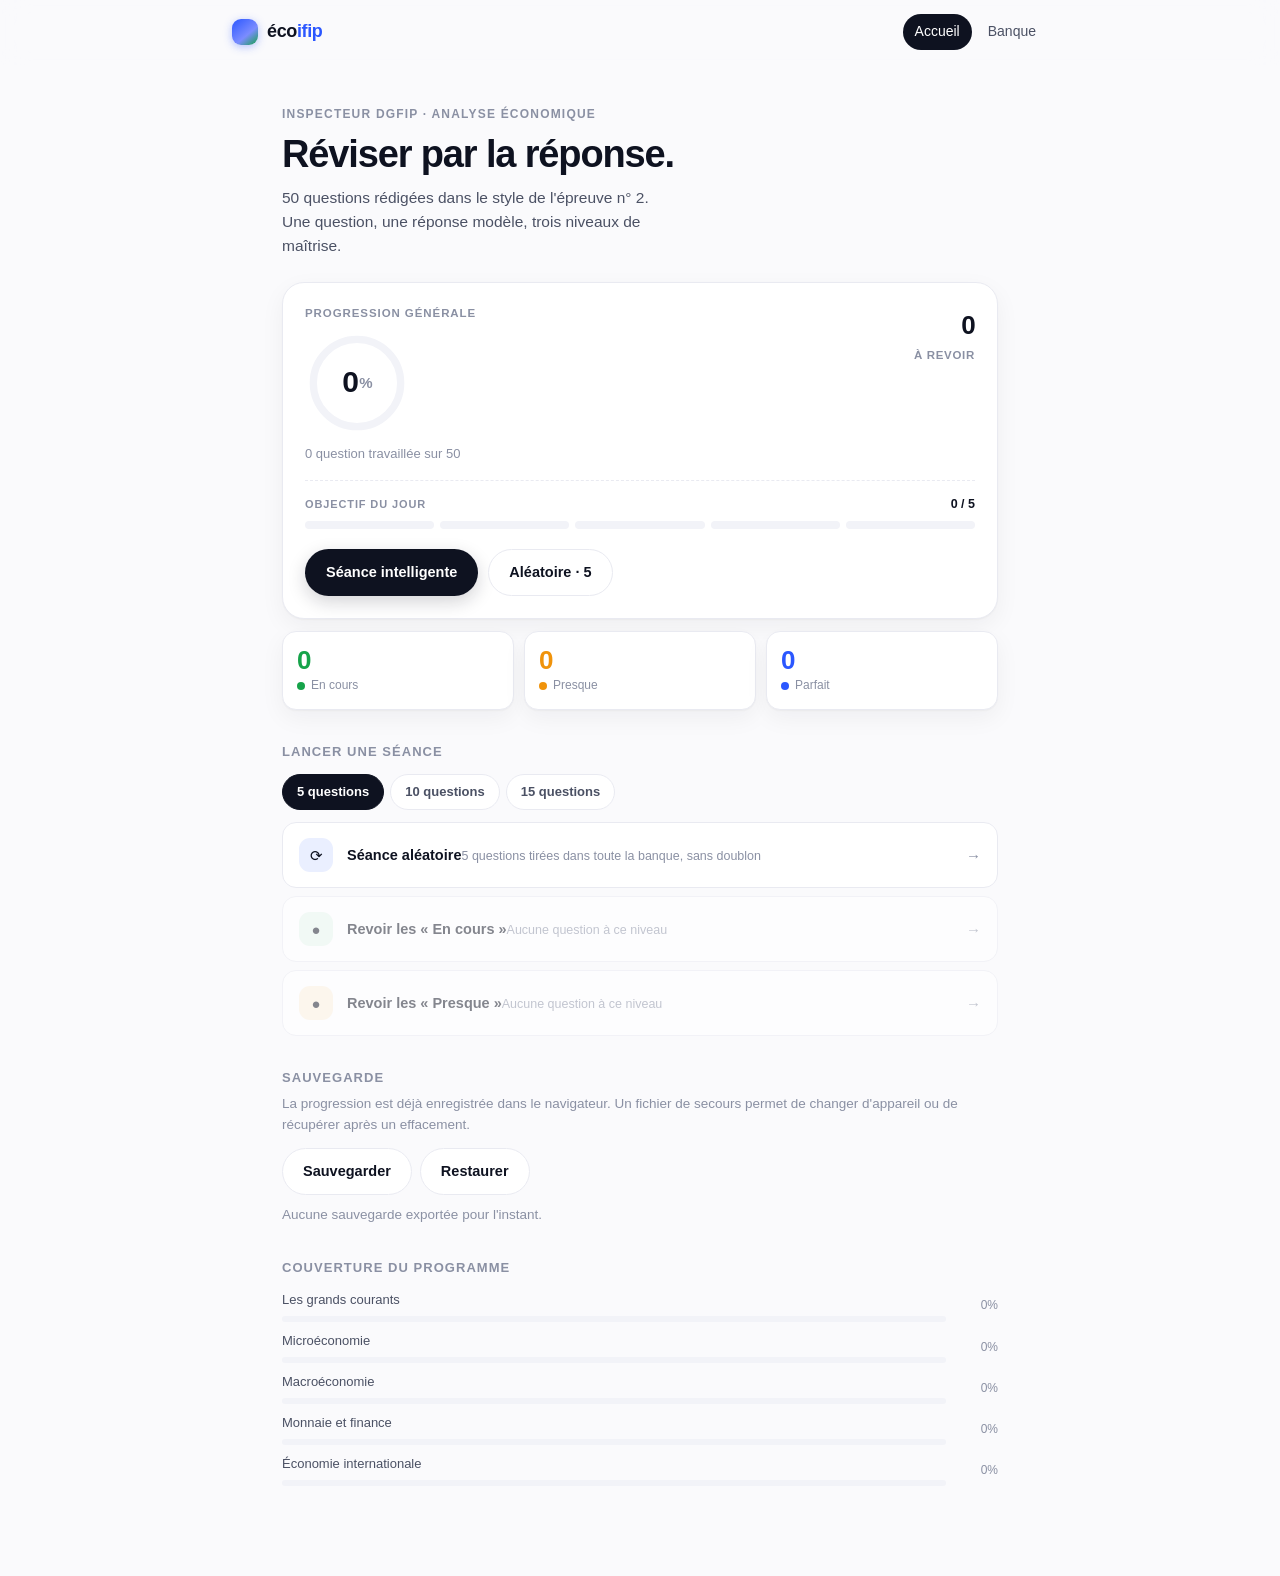
==== index.html @ c388e972 "Feat: application de révision IFIP Économie, 50 QRC et sauvegarde JSON Banque de 50 questions répart" ====
<!DOCTYPE html>
<html lang="fr">
<head>
  <meta charset="utf-8">
  <meta name="viewport" content="width=device-width, initial-scale=1, viewport-fit=cover">
  <meta name="theme-color" content="#fbfbfd">
  <meta name="apple-mobile-web-app-capable" content="yes">
  <meta name="mobile-web-app-capable" content="yes">
  <meta name="apple-mobile-web-app-status-bar-style" content="default">
  <meta name="apple-mobile-web-app-title" content="IFIP Éco">
  <meta name="format-detection" content="telephone=no">
  <title>Éco IFiP — révision active</title>
  <link rel="manifest" href="manifest.json">
  <link rel="apple-touch-icon" sizes="180x180" href="assets/icone-180.png">
  <link rel="icon" type="image/png" sizes="512x512" href="assets/icone-512.png">
  <link rel="stylesheet" href="assets/style.css">
</head>
<body>

  <header class="entete">
    <div class="entete__int">
      <a class="marque" href="#" data-nav="accueil">
        <span class="marque__pastille"></span>
        <span class="marque__texte">éco<em>ifip</em></span>
      </a>
      <nav class="nav">
        <button class="nav__lien" data-nav="accueil">Accueil</button>
        <button class="nav__lien" data-nav="banque">Banque</button>
      </nav>
    </div>
  </header>

  <main id="principal">

    <!-- ÉCRAN ACCUEIL -->
    <section id="ecran-accueil" class="ecran actif" aria-label="Tableau de bord"></section>

    <!-- ÉCRAN SÉANCE -->
    <section id="ecran-seance" class="ecran" aria-label="Séance de révision"></section>

    <!-- ÉCRAN BILAN -->
    <section id="ecran-bilan" class="ecran" aria-label="Bilan de séance"></section>

    <!-- ÉCRAN BANQUE -->
    <section id="ecran-banque" class="ecran" aria-label="Banque de questions"></section>

  </main>

  <!-- Fenêtre de consultation d'une réponse -->
  <dialog id="modale" class="modale">
    <div class="modale__haut">
      <span class="etiquette" id="modale-etiquette"></span>
      <button class="modale__fermer" id="modale-fermer" aria-label="Fermer">&times;</button>
    </div>
    <h3 class="modale__question" id="modale-question"></h3>
    <div class="reponse" id="modale-reponse"></div>
  </dialog>

  <div class="toast" id="toast" role="status" aria-live="polite"></div>

  <script src="data/1-courants.js"></script>
  <script src="data/2-micro.js"></script>
  <script src="data/3-macro.js"></script>
  <script src="data/4-finance.js"></script>
  <script src="data/5-international.js"></script>
  <script src="data/6-plans.js"></script>
  <script src="assets/app.js"></script>
</body>
</html>
---- assets/style.css ----
/* ============================================================
   Éco IFiP — feuille de style unique
   Palette : En cours = vert · Presque = orange · Parfait = bleu
   ============================================================ */

:root {
  --fond: #fafafc;
  --carte: #ffffff;
  --encre: #0e1220;
  --encre-2: #4b5164;
  --encre-3: #8a90a3;
  --trait: #e9eaf1;
  --trait-2: #f2f3f8;

  --vert: #16a34a;
  --vert-fond: #e8f7ee;
  --orange: #f0930b;
  --orange-fond: #fdf1de;
  --bleu: #2b57ff;
  --bleu-fond: #eaefff;

  --rayon: 22px;
  --rayon-s: 14px;
  --ombre: 0 1px 2px rgba(14, 18, 32, .04), 0 8px 24px rgba(14, 18, 32, .05);
  --ombre-forte: 0 2px 4px rgba(14, 18, 32, .05), 0 18px 48px rgba(14, 18, 32, .10);
}

* { box-sizing: border-box; }

html { -webkit-text-size-adjust: 100%; }

body {
  margin: 0;
  font-family: "Inter", -apple-system, BlinkMacSystemFont, "Segoe UI", Roboto, Helvetica, Arial, sans-serif;
  background: var(--fond);
  color: var(--encre);
  font-size: 16px;
  line-height: 1.55;
  -webkit-font-smoothing: antialiased;
}

h1, h2, h3, p { margin: 0; }
button { font: inherit; color: inherit; }

/* ---------- entête ---------- */

.entete {
  position: sticky;
  top: 0;
  z-index: 40;
  background: rgba(250, 250, 252, .85);
  backdrop-filter: blur(14px);
  border-bottom: 1px solid transparent;
  transition: border-color .2s;
}

.entete__int {
  max-width: 860px;
  margin: 0 auto;
  padding: 14px 22px;
  display: flex;
  align-items: center;
  justify-content: space-between;
  gap: 16px;
}

.marque {
  display: inline-flex;
  align-items: center;
  gap: 9px;
  text-decoration: none;
  color: inherit;
  background: none;
  border: 0;
  cursor: pointer;
  padding: 0;
}

.marque__pastille {
  width: 26px;
  height: 26px;
  border-radius: 9px;
  background: linear-gradient(140deg, #2b57ff, #7b8cff 60%, #16a34a);
  box-shadow: 0 2px 8px rgba(43, 87, 255, .35);
}

.marque__texte {
  font-weight: 700;
  letter-spacing: -.02em;
  font-size: 18px;
}

.marque__texte em {
  font-style: normal;
  color: var(--bleu);
}

.nav { display: flex; gap: 4px; }

.nav__lien {
  border: 0;
  background: none;
  color: var(--encre-2);
  font-size: 14px;
  font-weight: 500;
  padding: 7px 12px;
  border-radius: 999px;
  cursor: pointer;
  transition: background .18s, color .18s;
}

.nav__lien:hover { background: var(--trait-2); color: var(--encre); }
.nav__lien.actif { background: var(--encre); color: #fff; }

/* ---------- structure ---------- */

main { display: block; }

.ecran { display: none; }
.ecran.actif { display: block; animation: parait .32s ease both; }

.page {
  max-width: 760px;
  margin: 0 auto;
  padding: 26px 22px 90px;
}

.sur-titre {
  font-size: 12px;
  font-weight: 600;
  letter-spacing: .1em;
  text-transform: uppercase;
  color: var(--encre-3);
  margin-bottom: 10px;
}

h1 {
  font-size: clamp(28px, 6vw, 38px);
  line-height: 1.12;
  letter-spacing: -.03em;
  font-weight: 700;
}

.sous-titre {
  margin-top: 10px;
  color: var(--encre-2);
  font-size: 15.5px;
  max-width: 46ch;
}

/* ---------- cartes ---------- */

.carte {
  background: var(--carte);
  border: 1px solid var(--trait);
  border-radius: var(--rayon);
  box-shadow: var(--ombre);
}

.carte--hero { margin-top: 24px; padding: 22px; }

.hero__haut {
  display: flex;
  align-items: flex-start;
  justify-content: space-between;
  gap: 16px;
}

.etiquette {
  font-size: 11.5px;
  font-weight: 600;
  letter-spacing: .08em;
  text-transform: uppercase;
  color: var(--encre-3);
}

.hero__chiffre {
  font-size: 46px;
  font-weight: 700;
  letter-spacing: -.04em;
  line-height: 1.05;
  margin-top: 6px;
}

.hero__pct { font-size: 24px; color: var(--encre-3); margin-left: 2px; }

.hero__rev {
  text-align: right;
  font-size: 26px;
  font-weight: 700;
  letter-spacing: -.03em;
  color: var(--encre);
}

.hero__rev span {
  display: block;
  font-size: 11.5px;
  font-weight: 600;
  letter-spacing: .06em;
  text-transform: uppercase;
  color: var(--encre-3);
  margin-top: 2px;
}

.barre {
  height: 10px;
  border-radius: 999px;
  background: var(--trait-2);
  overflow: hidden;
  margin-top: 18px;
}

.barre--fine { height: 6px; margin-top: 0; }

.barre__remplissage {
  height: 100%;
  width: 0;
  border-radius: 999px;
  background: linear-gradient(90deg, #16a34a, #2b57ff 70%, #7b8cff);
  transition: width .6s cubic-bezier(.22, .61, .36, 1);
}

.hero__note {
  font-size: 13px;
  color: var(--encre-3);
  margin-top: 9px;
}

.hero__actions {
  display: flex;
  gap: 10px;
  margin-top: 20px;
  flex-wrap: wrap;
}

/* ---------- boutons ---------- */

.btn {
  border: 1px solid transparent;
  border-radius: 999px;
  padding: 11px 20px;
  font-size: 14.5px;
  font-weight: 600;
  cursor: pointer;
  transition: transform .12s, box-shadow .18s, background .18s, border-color .18s, color .18s;
  display: inline-flex;
  align-items: center;
  justify-content: center;
  gap: 8px;
  white-space: nowrap;
}

.btn:active { transform: translateY(1px) scale(.99); }

.btn--primaire {
  background: var(--encre);
  color: #fff;
  box-shadow: 0 6px 18px rgba(14, 18, 32, .18);
}

.btn--primaire:hover { background: #1b2133; }

.btn--fantome {
  background: var(--carte);
  border-color: var(--trait);
  color: var(--encre);
}

.btn--fantome:hover { border-color: #d6d8e4; background: #fcfcfe; }

.btn--large { width: 100%; padding: 15px 20px; font-size: 15.5px; }

.btn:disabled { opacity: .45; cursor: not-allowed; box-shadow: none; }

/* ---------- statistiques ---------- */

.grille-stats {
  display: grid;
  grid-template-columns: repeat(3, 1fr);
  gap: 10px;
  margin-top: 12px;
}

.tuile {
  background: var(--carte);
  border: 1px solid var(--trait);
  border-radius: var(--rayon-s);
  padding: 14px;
  box-shadow: var(--ombre);
}

.tuile__val {
  font-size: 26px;
  font-weight: 700;
  letter-spacing: -.03em;
  line-height: 1.1;
}

.tuile__lab {
  font-size: 12px;
  color: var(--encre-3);
  margin-top: 2px;
  display: flex;
  align-items: center;
  gap: 6px;
}

.point { width: 8px; height: 8px; border-radius: 50%; display: inline-block; }
.point--vert { background: var(--vert); }
.point--orange { background: var(--orange); }
.point--bleu { background: var(--bleu); }

.tuile--vert .tuile__val { color: var(--vert); }
.tuile--orange .tuile__val { color: var(--orange); }
.tuile--bleu .tuile__val { color: var(--bleu); }

/* ---------- blocs ---------- */

.bloc { margin-top: 32px; }

.bloc__titre {
  font-size: 13px;
  font-weight: 600;
  letter-spacing: .08em;
  text-transform: uppercase;
  color: var(--encre-3);
  margin-bottom: 12px;
}

.bloc__aide {
  font-size: 13.5px;
  color: var(--encre-3);
  margin-top: -6px;
  margin-bottom: 12px;
}

/* ---------- reprise ---------- */

.reprise {
  display: flex;
  align-items: center;
  justify-content: space-between;
  gap: 14px;
  padding: 16px 18px;
  border-radius: var(--rayon-s);
  background: var(--bleu-fond);
  border: 1px solid #d6e0ff;
  margin-top: 22px;
}

.reprise__t { font-weight: 600; font-size: 14.5px; }
.reprise__s { font-size: 12.5px; color: var(--encre-2); }

.reprise .btn { padding: 9px 16px; font-size: 13.5px; background: var(--bleu); color: #fff; box-shadow: 0 6px 16px rgba(43, 87, 255, .28); }

/* ---------- lignes d'action ---------- */

.liste-actions { display: grid; gap: 8px; }

.ligne-action {
  display: flex;
  align-items: center;
  gap: 14px;
  width: 100%;
  text-align: left;
  padding: 15px 16px;
  background: var(--carte);
  border: 1px solid var(--trait);
  border-radius: var(--rayon-s);
  cursor: pointer;
  transition: border-color .18s, transform .14s, box-shadow .18s;
}

.ligne-action:hover { border-color: #d6d8e4; box-shadow: var(--ombre); transform: translateY(-1px); }
.ligne-action:disabled { opacity: .5; cursor: not-allowed; transform: none; box-shadow: none; }

.ligne-action__ico {
  width: 34px;
  height: 34px;
  border-radius: 11px;
  display: grid;
  place-items: center;
  font-size: 15px;
  flex: 0 0 auto;
  background: var(--trait-2);
}

.ligne-action__ico--bleu { background: var(--bleu-fond); }
.ligne-action__ico--vert { background: var(--vert-fond); }
.ligne-action__ico--orange { background: var(--orange-fond); }

.ligne-action__txt { flex: 1; min-width: 0; }
.ligne-action__t { font-weight: 600; font-size: 14.5px; }
.ligne-action__s { font-size: 12.5px; color: var(--encre-3); margin-top: 1px; }
.ligne-action__fleche { color: var(--encre-3); font-size: 15px; }

/* ---------- segments de longueur ---------- */

.segments {
  display: flex;
  gap: 6px;
  margin-bottom: 12px;
  flex-wrap: wrap;
}

.segment {
  border: 1px solid var(--trait);
  background: var(--carte);
  border-radius: 999px;
  padding: 7px 14px;
  font-size: 13px;
  font-weight: 600;
  color: var(--encre-2);
  cursor: pointer;
  transition: background .16s, color .16s, border-color .16s;
}

.segment.actif { background: var(--encre); border-color: var(--encre); color: #fff; }

/* ---------- thèmes ---------- */

.themes { display: grid; gap: 9px; }

.theme-ligne { display: grid; grid-template-columns: 1fr 42px; gap: 10px; align-items: center; }
.theme-ligne__nom { font-size: 13px; color: var(--encre-2); }
.theme-ligne__pct { font-size: 12px; color: var(--encre-3); text-align: right; font-variant-numeric: tabular-nums; }

/* ---------- séance ---------- */

.seance { max-width: 760px; margin: 0 auto; padding: 18px 22px 90px; }

.seance__tete {
  display: flex;
  align-items: center;
  gap: 14px;
  margin-bottom: 18px;
}

.seance__progres { flex: 1; }
.seance__compte { font-size: 12px; color: var(--encre-3); margin-top: 7px; text-align: center; }

.seance__mode {
  font-size: 11px;
  font-weight: 600;
  letter-spacing: .05em;
  text-transform: uppercase;
  color: var(--encre-3);
  min-width: 64px;
  text-align: right;
}

.lien-sortie {
  border: 0;
  background: none;
  color: var(--encre-3);
  font-size: 13px;
  cursor: pointer;
  padding: 6px 0;
  min-width: 64px;
  text-align: left;
}

.lien-sortie:hover { color: var(--encre); }

.carte--question { padding: 24px; box-shadow: var(--ombre-forte); }

.question__meta {
  display: flex;
  align-items: center;
  gap: 8px;
  flex-wrap: wrap;
  margin-bottom: 16px;
}

.puce {
  font-size: 11.5px;
  font-weight: 600;
  color: var(--encre-2);
  background: var(--trait-2);
  padding: 4px 10px;
  border-radius: 999px;
}

.badge {
  font-size: 10.5px;
  font-weight: 700;
  letter-spacing: .06em;
  text-transform: uppercase;
  padding: 4px 9px;
  border-radius: 6px;
}

.badge--officiel { background: #eaf7ee; color: #137a3a; }
.badge--entrainement { background: #f1f2f7; color: #6a7085; }

.question__texte {
  font-size: clamp(21px, 4.4vw, 27px);
  line-height: 1.32;
  letter-spacing: -.02em;
  font-weight: 650;
  font-weight: 600;
}

.question__invite {
  margin-top: 14px;
  font-size: 14px;
  color: var(--encre-3);
}

.carte--question .btn--large { margin-top: 22px; }

/* réponse */

.carte--reponse { margin-top: 14px; padding: 24px; animation: monte .35s cubic-bezier(.22, .61, .36, 1) both; }

.reponse p {
  font-size: 16.5px;
  line-height: 1.72;
  color: #1b2133;
  margin-bottom: 13px;
  max-width: 68ch;
}

.reponse p:last-child { margin-bottom: 0; }

.reponse strong {
  font-weight: 650;
  color: var(--bleu);
  background: linear-gradient(transparent 62%, rgba(43, 87, 255, .10) 62%);
  padding: 0 1px;
}

.reponse em { font-style: italic; color: var(--encre-2); }

.reponse .puces { padding-left: 18px; position: relative; }

/* niveaux */

.niveaux { margin-top: 24px; padding-top: 20px; border-top: 1px dashed var(--trait); }

.niveaux__titre {
  font-size: 12px;
  font-weight: 600;
  letter-spacing: .08em;
  text-transform: uppercase;
  color: var(--encre-3);
  margin-bottom: 12px;
}

.niveaux__grille { display: grid; grid-template-columns: repeat(3, 1fr); gap: 8px; }

.niveau {
  border: 1.5px solid var(--trait);
  background: var(--carte);
  border-radius: var(--rayon-s);
  padding: 13px 10px;
  cursor: pointer;
  text-align: center;
  transition: border-color .16s, background .16s, color .16s, transform .12s;
}

.niveau:hover { transform: translateY(-1px); }
.niveau__t { display: block; font-weight: 700; font-size: 14.5px; letter-spacing: -.01em; }
.niveau__s { display: block; font-size: 11px; color: var(--encre-3); margin-top: 3px; line-height: 1.3; }

.niveau--vert:hover { border-color: var(--vert); background: var(--vert-fond); }
.niveau--orange:hover { border-color: var(--orange); background: var(--orange-fond); }
.niveau--bleu:hover { border-color: var(--bleu); background: var(--bleu-fond); }

.niveau--vert.choisi { background: var(--vert); border-color: var(--vert); color: #fff; }
.niveau--orange.choisi { background: var(--orange); border-color: var(--orange); color: #fff; }
.niveau--bleu.choisi { background: var(--bleu); border-color: var(--bleu); color: #fff; box-shadow: 0 8px 20px rgba(43, 87, 255, .28); }
.niveau.choisi .niveau__s { color: rgba(255, 255, 255, .82); }

.pied-reponse {
  margin-top: 18px;
  display: flex;
  align-items: center;
  gap: 14px;
}

.pied-reponse .btn { flex: 1; }

.pied-reponse__info { font-size: 12.5px; color: var(--encre-3); }

/* ---------- bilan ---------- */

.bilan__entete { text-align: center; padding: 12px 0 4px; }

.bilan__emoji {
  font-size: 30px;
  display: block;
  margin-bottom: 8px;
}

.bilan__titre { font-size: clamp(24px, 5vw, 32px); letter-spacing: -.03em; }

.bilan__sous { color: var(--encre-2); font-size: 14.5px; margin-top: 8px; }

.bilan__grille {
  display: grid;
  grid-template-columns: repeat(3, 1fr);
  gap: 10px;
  margin-top: 22px;
}

.bilan__lignes { margin-top: 10px; display: grid; gap: 8px; }

.bilan__ligne {
  display: flex;
  align-items: flex-start;
  gap: 12px;
  width: 100%;
  text-align: left;
  padding: 14px 16px;
  background: var(--carte);
  border: 1px solid var(--trait);
  border-radius: var(--rayon-s);
  cursor: pointer;
  transition: border-color .16s, box-shadow .18s;
}

.bilan__ligne:hover { border-color: #d6d8e4; box-shadow: var(--ombre); }

.bilan__ligne .point { margin-top: 7px; flex: 0 0 auto; }
.bilan__ligne__txt { flex: 1; min-width: 0; }
.bilan__ligne__q { font-size: 14px; font-weight: 500; line-height: 1.42; }
.bilan__ligne__m { font-size: 11.5px; color: var(--encre-3); margin-top: 3px; }

.bilan__actions { display: flex; gap: 10px; margin-top: 26px; flex-wrap: wrap; }
.bilan__actions .btn { flex: 1; min-width: 160px; }

/* ---------- banque ---------- */

.recherche {
  display: flex;
  align-items: center;
  gap: 10px;
  background: var(--carte);
  border: 1px solid var(--trait);
  border-radius: 999px;
  padding: 10px 16px;
  margin-top: 18px;
  box-shadow: var(--ombre);
}

.recherche input {
  border: 0;
  outline: none;
  background: none;
  font: inherit;
  font-size: 14.5px;
  flex: 1;
  min-width: 0;
  color: var(--encre);
}

.recherche input::placeholder { color: var(--encre-3); }
.recherche__ico { color: var(--encre-3); font-size: 14px; }

.filtres {
  display: flex;
  gap: 6px;
  overflow-x: auto;
  padding: 14px 2px 6px;
  scrollbar-width: none;
}

.filtres::-webkit-scrollbar { display: none; }

.liste-questions { display: grid; gap: 7px; margin-top: 8px; }

.ligne-q {
  display: flex;
  align-items: flex-start;
  gap: 11px;
  width: 100%;
  text-align: left;
  padding: 13px 15px;
  background: var(--carte);
  border: 1px solid var(--trait);
  border-radius: var(--rayon-s);
  cursor: pointer;
  transition: border-color .16s, box-shadow .18s;
}

.ligne-q:hover { border-color: #d6d8e4; box-shadow: var(--ombre); }
.ligne-q .point { margin-top: 7px; flex: 0 0 auto; }
.ligne-q__txt { flex: 1; min-width: 0; }
.ligne-q__q { font-size: 14px; line-height: 1.42; }
.ligne-q__m { font-size: 11.5px; color: var(--encre-3); margin-top: 3px; }

.note-format {
  margin-top: 26px;
  padding: 14px 16px;
  border-radius: var(--rayon-s);
  background: var(--trait-2);
  font-size: 12.5px;
  line-height: 1.6;
  color: var(--encre-2);
}

.note-format strong { color: var(--encre); }

/* ---------- modale ---------- */

.modale {
  border: 0;
  padding: 0;
  width: min(720px, calc(100vw - 32px));
  max-height: min(86vh, 900px);
  border-radius: var(--rayon);
  background: var(--carte);
  box-shadow: 0 30px 80px rgba(14, 18, 32, .28);
  color: var(--encre);
}

.modale::backdrop { background: rgba(14, 18, 32, .38); backdrop-filter: blur(3px); }

.modale__haut {
  display: flex;
  align-items: center;
  justify-content: space-between;
  gap: 12px;
  padding: 18px 20px 0;
}

.modale__fermer {
  border: 0;
  background: var(--trait-2);
  width: 32px;
  height: 32px;
  border-radius: 50%;
  font-size: 19px;
  line-height: 1;
  cursor: pointer;
  color: var(--encre-2);
}

.modale__question {
  padding: 10px 24px 0;
  font-size: 20px;
  line-height: 1.35;
  letter-spacing: -.02em;
}

.modale .reponse { padding: 16px 24px 26px; overflow-y: auto; max-height: 62vh; }
.modale .reponse p { font-size: 15.5px; }

/* ---------- toast ---------- */

.toast {
  position: fixed;
  left: 50%;
  bottom: 26px;
  transform: translate(-50%, 20px);
  background: var(--encre);
  color: #fff;
  font-size: 13.5px;
  font-weight: 500;
  padding: 11px 18px;
  border-radius: 999px;
  box-shadow: 0 12px 30px rgba(14, 18, 32, .28);
  opacity: 0;
  pointer-events: none;
  transition: opacity .22s, transform .22s;
  z-index: 60;
  max-width: calc(100vw - 40px);
  text-align: center;
}

.toast.visible { opacity: 1; transform: translate(-50%, 0); }

/* ---------- divers ---------- */

.vide {
  padding: 40px 20px;
  text-align: center;
  color: var(--encre-3);
  font-size: 14.5px;
}

.petit { font-size: 12.5px; color: var(--encre-3); }

@keyframes parait { from { opacity: 0; } to { opacity: 1; } }
@keyframes monte { from { opacity: 0; transform: translateY(10px); } to { opacity: 1; transform: translateY(0); } }

@media (prefers-reduced-motion: reduce) {
  *, *::before, *::after { animation-duration: .001ms !important; transition-duration: .001ms !important; }
}

/* ---------- mobile ---------- */

@media (max-width: 620px) {
  .page { padding: 20px 16px 96px; }
  .seance { padding: 14px 16px 96px; }
  .entete__int { padding: 12px 16px; }
  .carte--hero { padding: 18px; }
  .hero__chiffre { font-size: 40px; }
  .carte--question { padding: 20px; }
  .carte--reponse { padding: 20px; }
  .reponse p { font-size: 16px; line-height: 1.68; }
  .niveaux__grille { grid-template-columns: 1fr; gap: 7px; }
  .niveau { display: flex; align-items: center; justify-content: space-between; text-align: left; padding: 12px 14px; gap: 10px; }
  .niveau__s { margin-top: 0; max-width: 55%; text-align: right; }
  .pied-reponse { flex-direction: column; align-items: stretch; }
  .pied-reponse__info { text-align: center; }
  .grille-stats { gap: 8px; }
  .tuile { padding: 12px 11px; }
  .tuile__val { font-size: 22px; }
  .tuile__lab { font-size: 11px; }
  .reprise { flex-direction: column; align-items: stretch; text-align: center; }
  .reprise .btn { width: 100%; }
  .seance__tete { gap: 10px; }
  .seance__mode { display: none; }
  .question__texte { font-size: 21px; }
  .modale .reponse { padding: 14px 18px 22px; max-height: 66vh; }
  .modale__question { padding: 10px 18px 0; font-size: 18px; }
  .filtres { margin: 0 -16px; padding-left: 16px; padding-right: 16px; }
}

@media (min-width: 900px) {
  .page { padding-top: 40px; }
}

/* ============================================================
   Structure de la réponse · objectif · récompenses
   ============================================================ */

body { overflow-x: hidden; }

.reponse__barre {
  display: flex;
  align-items: center;
  justify-content: space-between;
  gap: 10px;
  margin-bottom: 14px;
}

.reponse__legende {
  font-size: 11px;
  font-weight: 600;
  letter-spacing: .08em;
  text-transform: uppercase;
  color: var(--encre-3);
}

.mini-btn {
  border: 1px solid var(--trait);
  background: var(--carte);
  color: var(--encre-2);
  border-radius: 999px;
  padding: 6px 12px;
  font-size: 11.5px;
  font-weight: 600;
  cursor: pointer;
  transition: border-color .16s, color .16s, background .16s;
}

.mini-btn:hover { border-color: #d6d8e4; color: var(--encre); background: #fcfcfe; }

.bloc-texte {
  position: relative;
  padding: 13px 16px 13px 18px;
  margin-bottom: 10px;
  border-left: 3px solid var(--trait);
  border-radius: 4px 14px 14px 4px;
  background: #fbfbfd;
  transition: background .2s;
}

.bloc-texte:last-of-type { margin-bottom: 0; }

.bloc-texte__label {
  display: block;
  font-size: 10px;
  font-weight: 700;
  letter-spacing: .12em;
  text-transform: uppercase;
  margin-bottom: 6px;
  color: var(--encre-3);
}

.bloc-texte p { margin: 0 !important; }

.bloc-texte--intro { background: #f3f7ff; border-left-color: var(--bleu); }
.bloc-texte--intro .bloc-texte__label { color: var(--bleu); }
.bloc-texte--dev { background: #fbfbfd; }
.bloc-texte--conclusion { background: #f2faf5; border-left-color: var(--vert); }
.bloc-texte--conclusion .bloc-texte__label { color: #137a3a; }

.trou {
  display: inline-block;
  margin: 0 2px;
  padding: 0 7px;
  border: 0;
  border-bottom: 1.5px dashed var(--bleu);
  background: #eef2ff;
  color: var(--bleu);
  font: inherit;
  font-weight: 600;
  border-radius: 5px;
  cursor: pointer;
  line-height: 1.45;
}

.trou:hover { background: #e2e9ff; }

.notions {
  display: flex;
  flex-wrap: wrap;
  align-items: center;
  gap: 6px;
  margin-top: 16px;
  padding-top: 14px;
  border-top: 1px dashed var(--trait);
}

.notions__titre {
  font-size: 10px;
  font-weight: 700;
  letter-spacing: .12em;
  text-transform: uppercase;
  color: var(--encre-3);
  margin-right: 4px;
}

.notion {
  font-size: 11.5px;
  color: var(--encre-2);
  background: var(--trait-2);
  padding: 3px 8px;
  border-radius: 6px;
}

.objectif { margin-top: 16px; padding-top: 14px; border-top: 1px dashed var(--trait); }
.objectif__ligne { display: flex; align-items: baseline; justify-content: space-between; gap: 10px; margin-bottom: 7px; }
.objectif__lab { font-size: 11px; font-weight: 600; letter-spacing: .08em; text-transform: uppercase; color: var(--encre-3); }
.objectif__val { font-size: 12.5px; font-weight: 700; font-variant-numeric: tabular-nums; }
.objectif__serie { font-weight: 600; color: var(--orange); margin-left: 6px; }

.raccourcis { font-size: 11px; color: var(--encre-3); display: none; }

@media (min-width: 720px) { .raccourcis { display: inline; } }

.confetti {
  position: fixed;
  top: -12px;
  z-index: 80;
  pointer-events: none;
  border-radius: 2px;
  animation: tombe 1.7s cubic-bezier(.2, .6, .4, 1) forwards;
}

@keyframes tombe {
  0% { transform: translateY(0) rotate(0); opacity: 1; }
  100% { transform: translateY(106vh) rotate(560deg); opacity: 0; }
}

@media (max-width: 620px) {
  .reponse__legende { display: none; }
  .bloc-texte { padding: 12px 13px 12px 14px; }
  .reponse__barre { justify-content: flex-end; }
}

/* ---------- dynamique : anneau, pastilles, segments ---------- */

.anneau { position: relative; width: 104px; height: 104px; margin-top: 8px; }
.anneau svg { width: 100%; height: 100%; transform: rotate(-90deg); }
.anneau circle { fill: none; stroke-width: 7; }
.anneau__fond { stroke: var(--trait-2); }
.anneau__jauge {
  stroke: var(--bleu);
  stroke-linecap: round;
  stroke-dasharray: 264;
  transition: stroke-dashoffset 1.1s cubic-bezier(.22, .61, .36, 1);
}
.anneau__txt {
  position: absolute;
  inset: 0;
  display: flex;
  align-items: center;
  justify-content: center;
  gap: 1px;
  font-weight: 700;
  letter-spacing: -.04em;
}
.anneau__val { font-size: 30px; }
.anneau__pct { font-size: 15px; color: var(--encre-3); }

.objectif__points { display: flex; gap: 6px; }
.objectif__point {
  flex: 1;
  height: 8px;
  border-radius: 999px;
  background: var(--trait-2);
  transition: background .45s ease, transform .45s ease;
}
.objectif__point.plein {
  background: linear-gradient(90deg, var(--vert), var(--bleu));
  transform: scaleY(1.2);
}

.progres-segments { display: flex; gap: 4px; }
.progres-segments__seg {
  flex: 1;
  height: 6px;
  border-radius: 999px;
  background: #eceef5;
  transition: background .35s, transform .35s;
}
.progres-segments__seg.fait { background: linear-gradient(90deg, var(--vert), var(--bleu)); }
.progres-segments__seg.courant { background: var(--bleu); animation: pouls 1.8s ease-in-out infinite; }

@keyframes pouls { 0%, 100% { opacity: .5; } 50% { opacity: 1; } }

.puce--p1 { background: #eef2ff; color: #2447cc; }
.puce--p2 { background: #e9f8ef; color: #137a3a; }
.puce--p3 { background: #fff4e5; color: #a15c00; }
.puce--p4 { background: #f0edff; color: #5b3fd6; }
.puce--p5 { background: #e8f6f8; color: #0f6472; }

.carte--question { animation: parait .3s ease both; }
.bloc-texte { animation: monte .42s cubic-bezier(.22, .61, .36, 1) both; }

.niveau { position: relative; }
.niveau__check { position: absolute; top: 8px; right: 10px; font-size: 12px; font-weight: 700; }

.btn--attire { animation: attire .5s cubic-bezier(.2, .8, .3, 1); }
@keyframes attire { 0% { transform: scale(.975); } 60% { transform: scale(1.02); } 100% { transform: scale(1); } }

@media (max-width: 620px) {
  .anneau { width: 88px; height: 88px; }
  .anneau__val { font-size: 26px; }
  .hero__haut { align-items: center; }
}

.sauvegarde__actions { display: flex; gap: 8px; flex-wrap: wrap; }
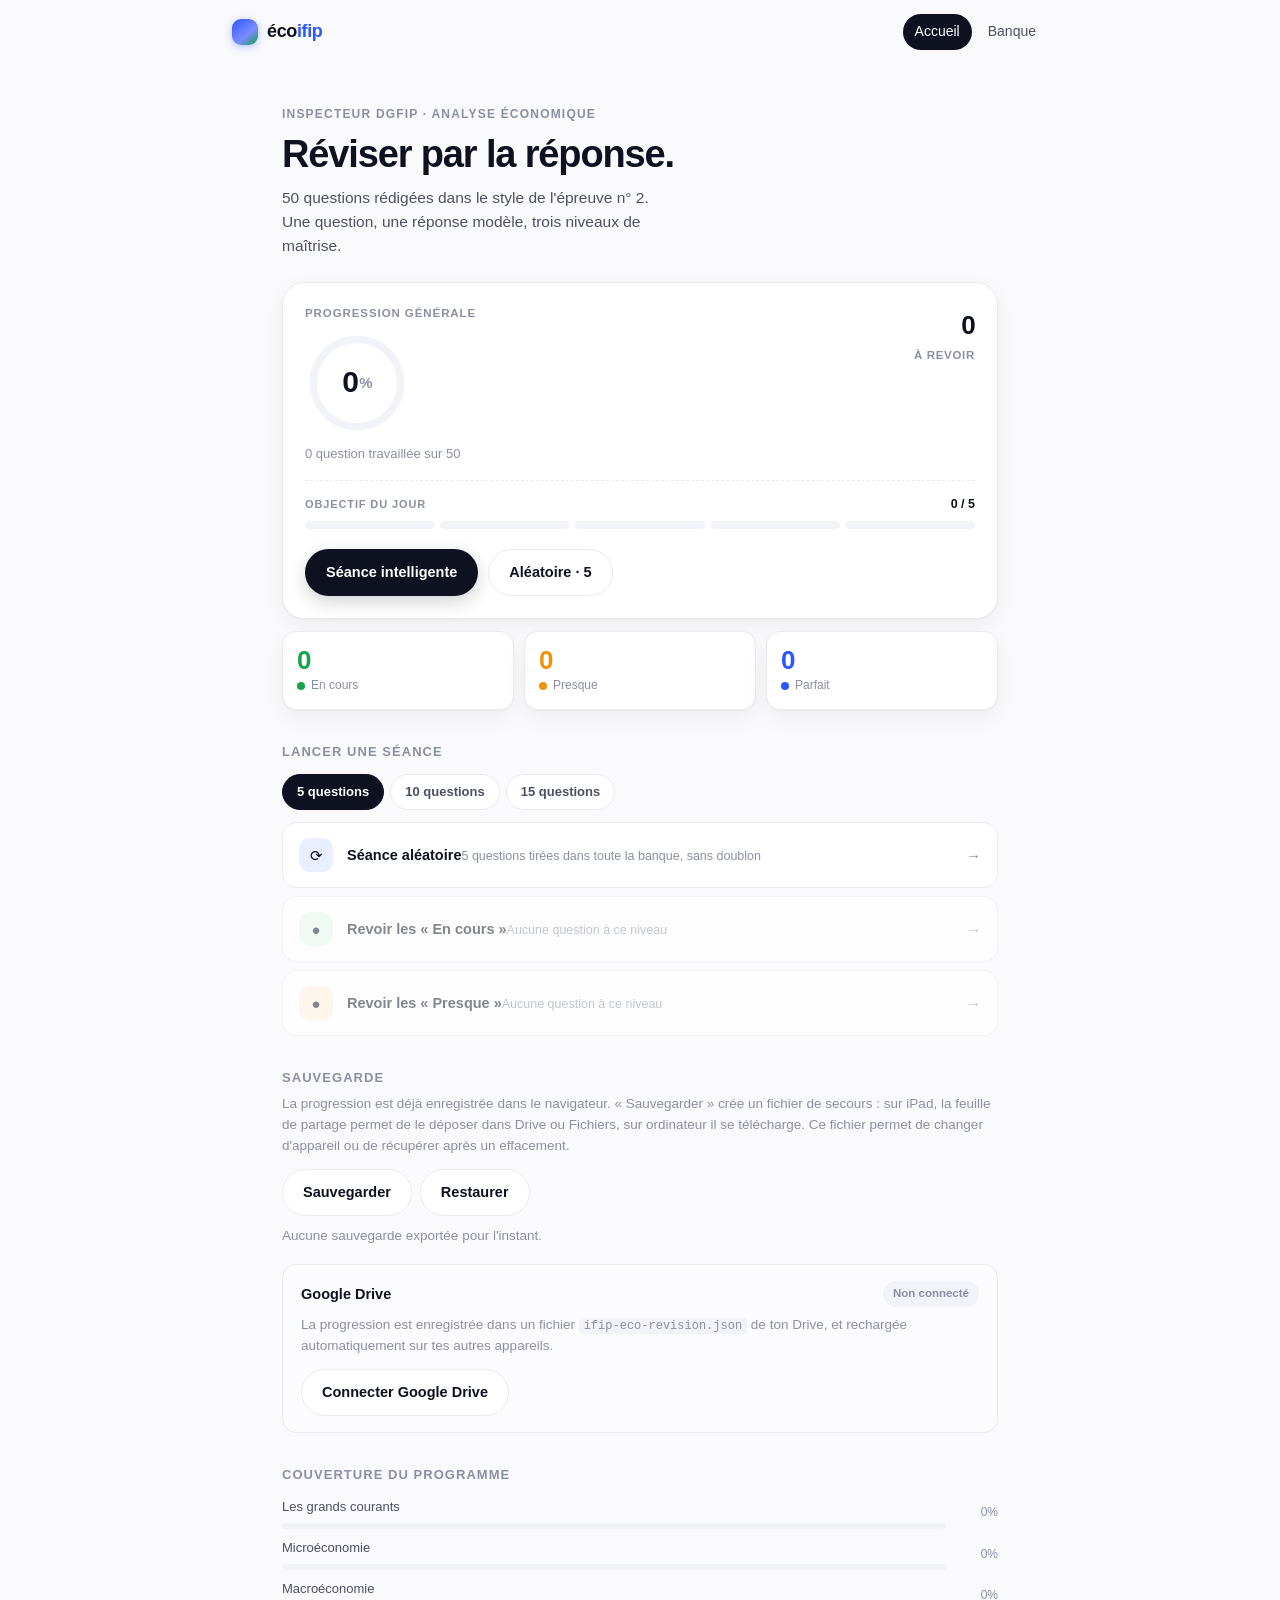
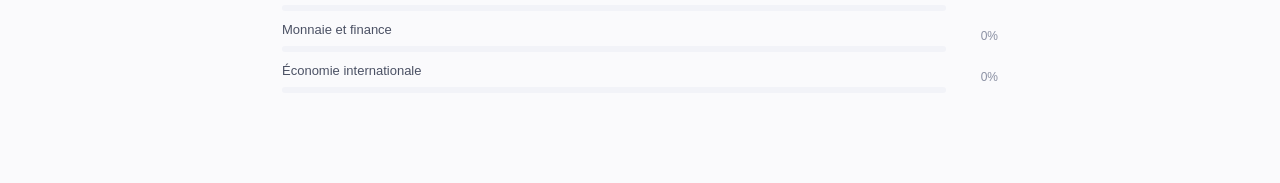
==== commit 5968b477: "Feat: progression sauvegardée dans Google Drive Reprend le mécanisme du Championnat des Peluches : G" ====
--- a/index.html
+++ b/index.html
@@ -14,6 +14,7 @@
   <link rel="apple-touch-icon" sizes="180x180" href="assets/icone-180.png">
   <link rel="icon" type="image/png" sizes="512x512" href="assets/icone-512.png">
   <link rel="stylesheet" href="assets/style.css">
+  <script async defer src="https://accounts.google.com/gsi/client"></script>
 </head>
 <body>
 
@@ -31,6 +32,8 @@
   </header>
 
   <main id="principal">
+
+    <input type="file" id="fichier-sauvegarde" accept=".json,application/json" hidden>
 
     <!-- ÉCRAN ACCUEIL -->
     <section id="ecran-accueil" class="ecran actif" aria-label="Tableau de bord"></section>
--- a/assets/style.css
+++ b/assets/style.css
@@ -1036,3 +1036,112 @@
 }
 
 .sauvegarde__actions { display: flex; gap: 8px; flex-wrap: wrap; }
+
+/* ---------- réponse : annoter et partager ---------- */
+
+.reponse__outils {
+  display: flex;
+  align-items: center;
+  gap: 6px;
+  flex-wrap: wrap;
+  justify-content: flex-end;
+}
+
+.reponse__marque {
+  font-size: 10.5px;
+  font-weight: 700;
+  letter-spacing: .06em;
+  text-transform: uppercase;
+  color: var(--bleu);
+  background: var(--bleu-fond);
+  padding: 3px 8px;
+  border-radius: 999px;
+}
+
+.outil {
+  width: 30px;
+  height: 30px;
+  display: grid;
+  place-items: center;
+  border: 1px solid var(--trait);
+  background: var(--carte);
+  color: var(--encre-2);
+  border-radius: 999px;
+  cursor: pointer;
+  transition: border-color .16s, color .16s, background .16s, transform .12s;
+}
+
+.outil:hover { border-color: #c9ceff; color: var(--bleu); background: var(--bleu-fond); transform: translateY(-1px); }
+.outil:active { transform: scale(.96); }
+
+.mini-btn--plein { background: var(--encre); border-color: var(--encre); color: #fff; }
+.mini-btn--plein:hover { background: #000; border-color: #000; color: #fff; }
+.mini-btn--discret { color: var(--encre-3); }
+
+.bloc-texte--edition { background: #fdfdff; border-left-color: var(--bleu); }
+
+.bloc-texte--edition p[contenteditable="true"] {
+  outline: none;
+  border-radius: 6px;
+  box-shadow: inset 0 0 0 1px #dfe3f6;
+  padding: 6px 8px;
+  margin: 0 -8px !important;
+  min-height: 2.2em;
+  cursor: text;
+  background: #fff;
+}
+
+.bloc-texte--edition p[contenteditable="true"]:focus {
+  box-shadow: inset 0 0 0 2px var(--bleu);
+}
+
+.edition__aide {
+  font-size: 12.5px !important;
+  line-height: 1.45 !important;
+  color: var(--encre-3) !important;
+  margin: -4px 0 12px !important;
+  max-width: none !important;
+}
+
+/* ---------- Google Drive ---------- */
+
+.drive {
+  margin-top: 18px;
+  padding: 16px 18px;
+  border: 1px solid var(--trait);
+  border-radius: var(--rayon-s);
+  background: #fcfcfe;
+}
+
+.drive__tete {
+  display: flex;
+  align-items: center;
+  justify-content: space-between;
+  gap: 10px;
+  flex-wrap: wrap;
+}
+
+.drive__nom { font-weight: 600; font-size: 14.5px; }
+
+.drive__etat {
+  font-size: 11.5px;
+  font-weight: 600;
+  padding: 4px 10px;
+  border-radius: 999px;
+  background: var(--trait-2);
+  color: var(--encre-3);
+}
+
+.drive__etat--connecte { background: #eaf7ee; color: #137a3a; }
+.drive__etat--synchro { background: var(--bleu-fond); color: var(--bleu); }
+.drive__etat--erreur,
+.drive__etat--indisponible { background: #fdecec; color: #b42318; }
+
+.drive .bloc__aide { margin: 8px 0 12px; }
+
+.drive code {
+  font-size: 12px;
+  background: var(--trait-2);
+  padding: 1px 5px;
+  border-radius: 4px;
+}
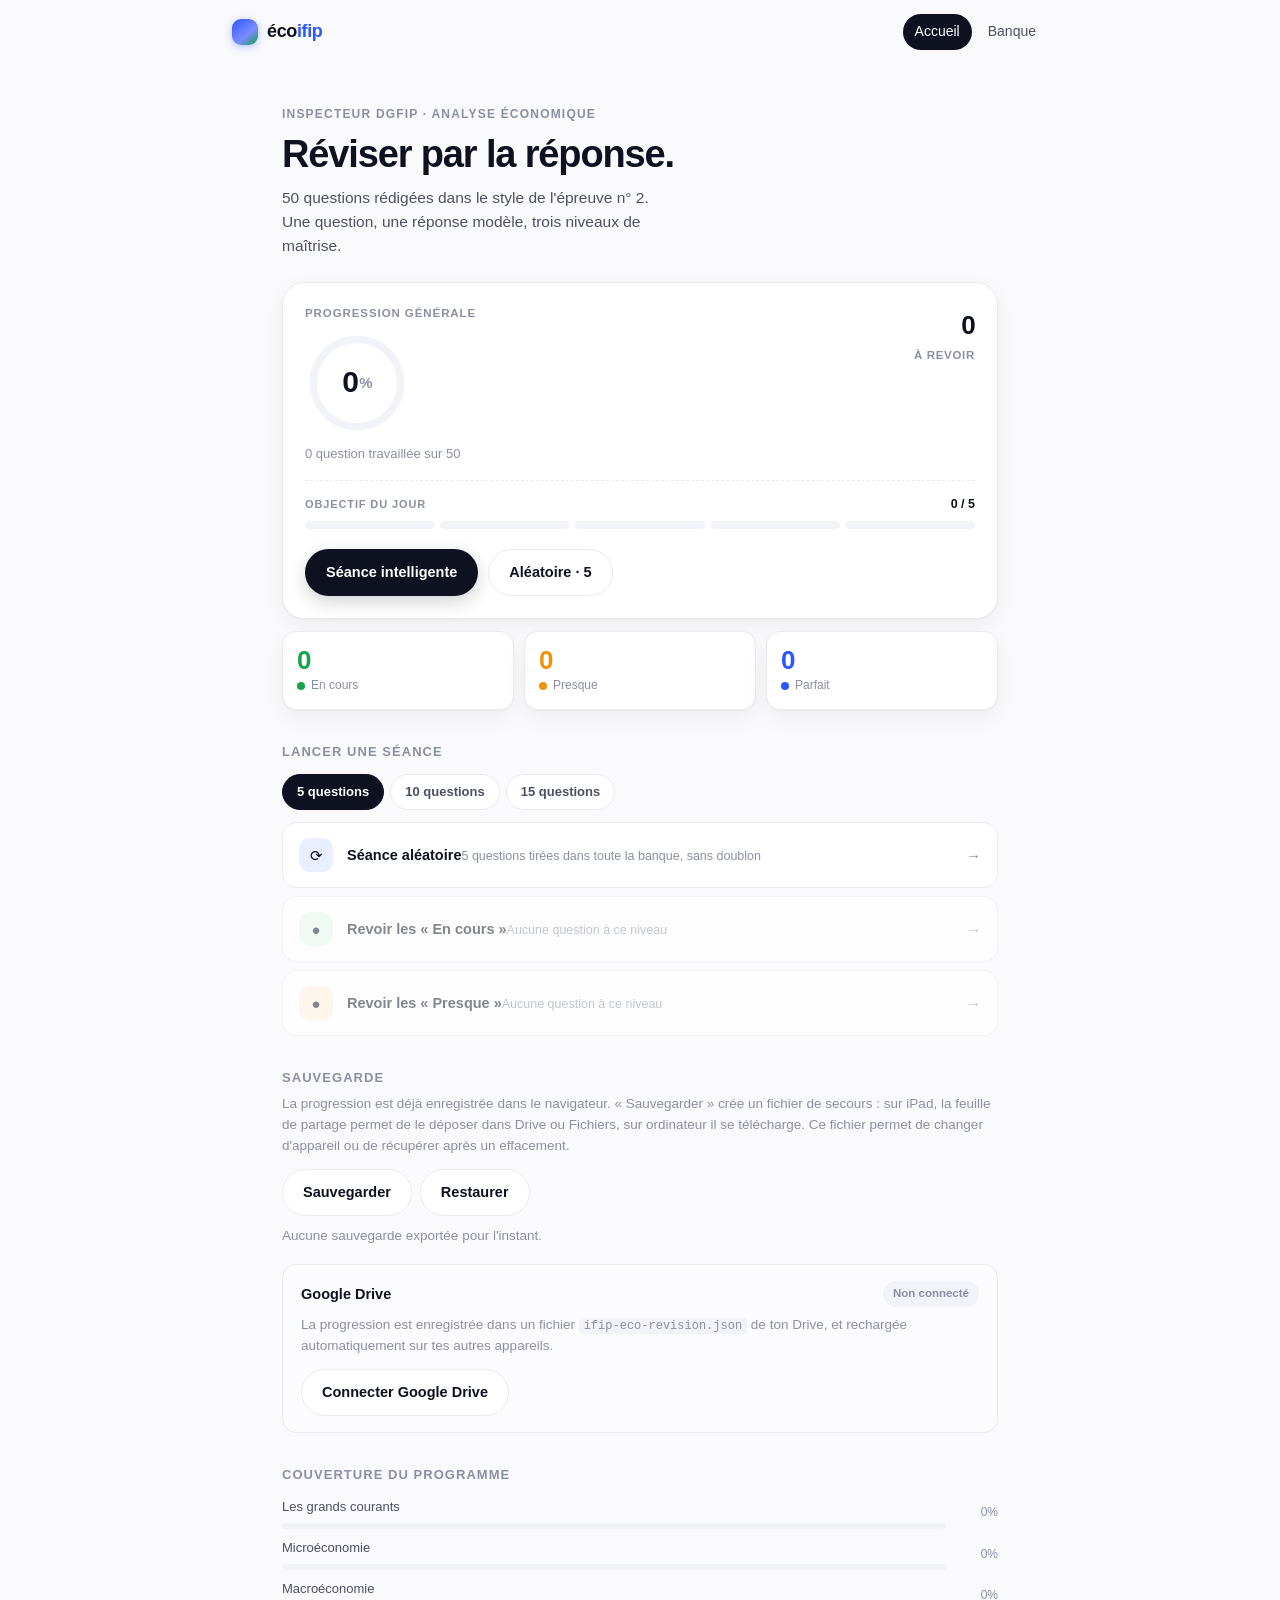
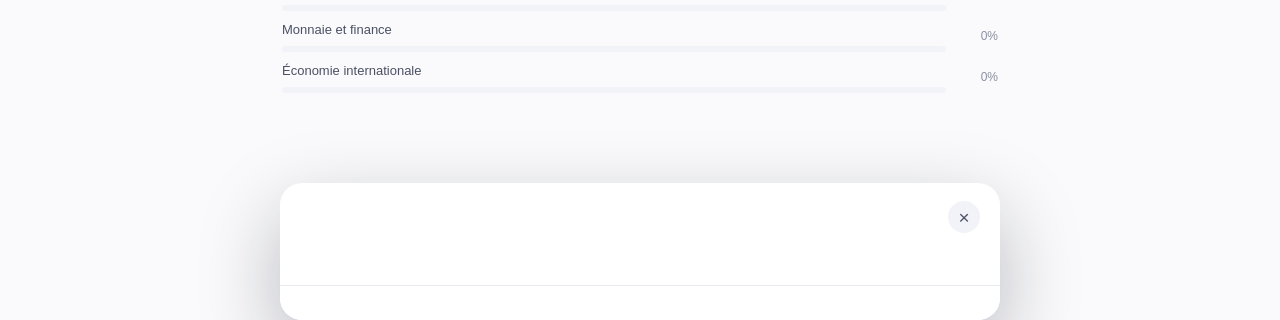
==== commit 42ad86fe: "Feat: choisir son niveau depuis la Banque La fiche ouverte depuis la banque propose les trois niveau" ====
--- a/index.html
+++ b/index.html
@@ -57,6 +57,7 @@
     </div>
     <h3 class="modale__question" id="modale-question"></h3>
     <div class="reponse" id="modale-reponse"></div>
+    <div class="modale__niveaux" id="modale-niveaux"></div>
   </dialog>
 
   <div class="toast" id="toast" role="status" aria-live="polite"></div>
--- a/assets/style.css
+++ b/assets/style.css
@@ -709,6 +709,9 @@
   padding: 0;
   width: min(720px, calc(100vw - 32px));
   max-height: min(86vh, 900px);
+  display: flex;
+  flex-direction: column;
+  overflow: hidden;
   border-radius: var(--rayon);
   background: var(--carte);
   box-shadow: 0 30px 80px rgba(14, 18, 32, .28);
@@ -744,7 +747,17 @@
   letter-spacing: -.02em;
 }
 
-.modale .reponse { padding: 16px 24px 26px; overflow-y: auto; max-height: 62vh; }
+.modale .reponse { padding: 16px 24px 26px; overflow-y: auto; flex: 1 1 auto; min-height: 0; max-height: none; }
+.modale__haut, .modale__question, .modale__niveaux { flex: none; }
+
+.modale__niveaux {
+  padding: 14px 24px 20px;
+  border-top: 1px solid var(--trait);
+  background: var(--carte);
+}
+
+.modale__niveaux .niveaux__titre { margin-bottom: 10px; }
+.modale__suivi { margin-top: 10px; font-size: 12px; color: var(--encre-3); }
 .modale .reponse p { font-size: 15.5px; }
 
 /* ---------- toast ---------- */
